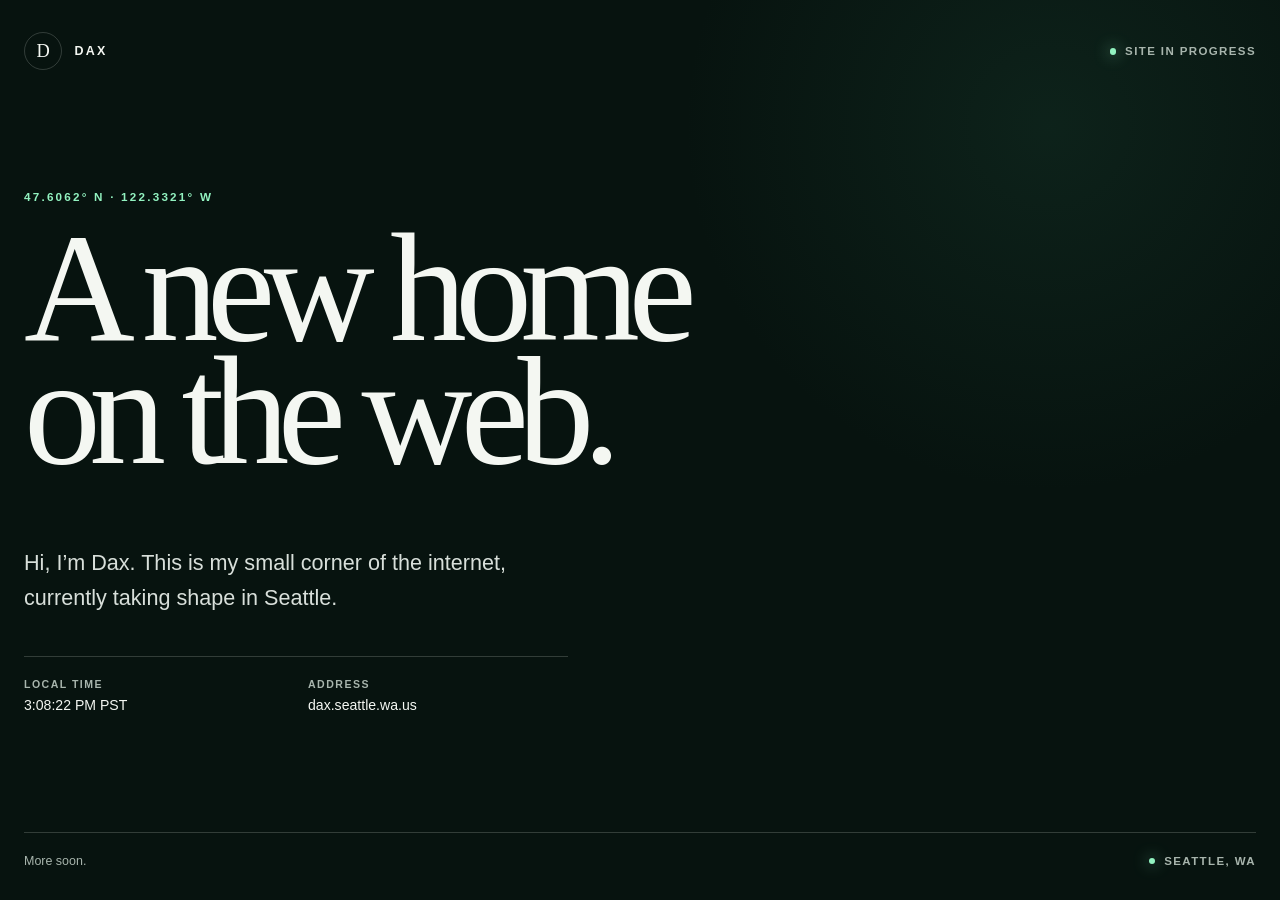
==== index.html @ fd608c19 "Launch placeholder site" ====
<!doctype html>
<html lang="en">
  <head>
    <meta charset="utf-8" />
    <meta name="viewport" content="width=device-width, initial-scale=1" />
    <meta name="theme-color" content="#07130f" />
    <meta
      name="description"
      content="Dax's personal corner of the internet, taking shape in Seattle."
    />

    <meta property="og:title" content="Dax — Seattle" />
    <meta
      property="og:description"
      content="A personal corner of the internet, currently taking shape in Seattle."
    />
    <meta property="og:type" content="website" />
    <meta property="og:url" content="https://dax.seattle.wa.us/" />

    <title>Dax — Seattle</title>
    <link rel="icon" href="favicon.svg" type="image/svg+xml" />
    <link rel="stylesheet" href="styles.css" />
    <script src="script.js" defer></script>
  </head>
  <body>
    <div class="sky" aria-hidden="true">
      <div class="aurora aurora-one"></div>
      <div class="aurora aurora-two"></div>
      <div class="grain"></div>
    </div>

    <main class="shell">
      <header class="masthead">
        <a class="wordmark" href="/" aria-label="Dax home">
          <span class="wordmark-mark">D</span>
          <span>DAX</span>
        </a>
        <p class="status"><span></span> Site in progress</p>
      </header>

      <section class="hero" aria-labelledby="hero-title">
        <p class="eyebrow">47.6062° N · 122.3321° W</p>
        <h1 id="hero-title">A new home<br />on the web.</h1>
        <p class="intro">
          Hi, I’m Dax. This is my small corner of the internet, currently
          taking shape in Seattle.
        </p>
        <div class="details" aria-label="Site details">
          <div>
            <span class="detail-label">Local time</span>
            <time id="seattle-time">Pacific Time</time>
          </div>
          <div>
            <span class="detail-label">Address</span>
            <span>dax.seattle.wa.us</span>
          </div>
        </div>
      </section>

      <footer>
        <p>More soon.</p>
        <p class="signal" aria-label="Online"><span></span> Seattle, WA</p>
      </footer>
    </main>
  </body>
</html>
---- styles.css ----
:root {
  color-scheme: dark;
  --ink: #f4f7f2;
  --muted: #a8b5ad;
  --line: rgba(244, 247, 242, 0.18);
  --green: #92f2c0;
  --blue: #8bbcff;
  --night: #07130f;
}

* {
  box-sizing: border-box;
}

html {
  min-width: 320px;
  background: var(--night);
}

body {
  min-height: 100svh;
  margin: 0;
  overflow-x: hidden;
  color: var(--ink);
  background:
    radial-gradient(circle at 82% 14%, rgba(38, 95, 72, 0.2), transparent 28%),
    var(--night);
  font-family:
    Inter, ui-sans-serif, -apple-system, BlinkMacSystemFont, "Segoe UI", sans-serif;
  -webkit-font-smoothing: antialiased;
}

a {
  color: inherit;
}

.sky {
  position: fixed;
  inset: 0;
  z-index: -1;
  overflow: hidden;
  pointer-events: none;
}

.aurora {
  position: absolute;
  border-radius: 50%;
  filter: blur(80px);
  opacity: 0.28;
  animation: drift 18s ease-in-out infinite alternate;
}

.aurora-one {
  width: 48rem;
  height: 20rem;
  top: -9rem;
  right: -11rem;
  rotate: -15deg;
  background: linear-gradient(90deg, var(--green), transparent 72%);
}

.aurora-two {
  width: 36rem;
  height: 18rem;
  bottom: -12rem;
  left: -9rem;
  background: linear-gradient(90deg, var(--blue), transparent 76%);
  animation-delay: -7s;
}

.grain {
  position: absolute;
  inset: 0;
  opacity: 0.14;
  background-image: url("data:image/svg+xml,%3Csvg viewBox='0 0 180 180' xmlns='http://www.w3.org/2000/svg'%3E%3Cfilter id='n'%3E%3CfeTurbulence type='fractalNoise' baseFrequency='.9' numOctaves='3' stitchTiles='stitch'/%3E%3C/filter%3E%3Crect width='100%25' height='100%25' filter='url(%23n)' opacity='.35'/%3E%3C/svg%3E");
}

.shell {
  display: grid;
  grid-template-rows: auto 1fr auto;
  width: min(100% - 3rem, 78rem);
  min-height: 100svh;
  margin-inline: auto;
  padding-block: 2rem;
}

.masthead,
footer {
  display: flex;
  align-items: center;
  justify-content: space-between;
}

.wordmark {
  display: inline-flex;
  align-items: center;
  gap: 0.75rem;
  color: var(--ink);
  font-size: 0.78rem;
  font-weight: 700;
  letter-spacing: 0.18em;
  text-decoration: none;
}

.wordmark-mark {
  display: grid;
  width: 2.4rem;
  aspect-ratio: 1;
  place-items: center;
  border: 1px solid var(--line);
  border-radius: 50%;
  font-family: Georgia, "Times New Roman", serif;
  font-size: 1.15rem;
  font-weight: 400;
  letter-spacing: 0;
}

.status,
.signal {
  display: flex;
  align-items: center;
  gap: 0.55rem;
  margin: 0;
  color: var(--muted);
  font-size: 0.72rem;
  font-weight: 600;
  letter-spacing: 0.12em;
  text-transform: uppercase;
}

.status span,
.signal span {
  width: 0.42rem;
  height: 0.42rem;
  border-radius: 50%;
  background: var(--green);
  box-shadow: 0 0 0.9rem rgba(146, 242, 192, 0.8);
}

.hero {
  align-self: center;
  max-width: 60rem;
  padding-block: clamp(5rem, 13vh, 9rem);
}

.eyebrow {
  margin: 0 0 1.5rem;
  color: var(--green);
  font-size: 0.73rem;
  font-weight: 700;
  letter-spacing: 0.19em;
  text-transform: uppercase;
}

h1 {
  max-width: 10ch;
  margin: 0;
  font-family: Georgia, "Times New Roman", serif;
  font-size: clamp(4.3rem, 12vw, 10rem);
  font-weight: 400;
  letter-spacing: -0.075em;
  line-height: 0.8;
}

.intro {
  max-width: 34rem;
  margin: clamp(2.4rem, 6vw, 4.5rem) 0 0;
  color: #d8dfda;
  font-size: clamp(1.05rem, 2vw, 1.35rem);
  line-height: 1.65;
}

.details {
  display: grid;
  grid-template-columns: repeat(2, minmax(10rem, 1fr));
  gap: 1.5rem;
  max-width: 34rem;
  margin-top: 2.5rem;
  padding-top: 1.3rem;
  border-top: 1px solid var(--line);
}

.details > div {
  display: grid;
  gap: 0.42rem;
  font-size: 0.88rem;
}

.detail-label {
  color: var(--muted);
  font-size: 0.66rem;
  font-weight: 650;
  letter-spacing: 0.14em;
  text-transform: uppercase;
}

footer {
  padding-top: 1.3rem;
  border-top: 1px solid var(--line);
  color: var(--muted);
  font-size: 0.78rem;
}

footer p {
  margin: 0;
}

@keyframes drift {
  from {
    translate: -3% -4%;
    scale: 0.95;
  }
  to {
    translate: 4% 5%;
    scale: 1.08;
  }
}

@media (max-width: 640px) {
  .shell {
    width: min(100% - 2rem, 78rem);
    padding-block: 1.25rem;
  }

  .status {
    font-size: 0;
  }

  .status::after {
    content: "Building";
    font-size: 0.65rem;
  }

  .hero {
    padding-block: 5rem;
  }

  h1 {
    font-size: clamp(4rem, 23vw, 6.5rem);
  }

  .intro {
    margin-top: 2.5rem;
  }

  .details {
    grid-template-columns: 1fr;
  }
}

@media (prefers-reduced-motion: reduce) {
  *,
  *::before,
  *::after {
    scroll-behavior: auto !important;
    animation-duration: 0.01ms !important;
    animation-iteration-count: 1 !important;
  }
}
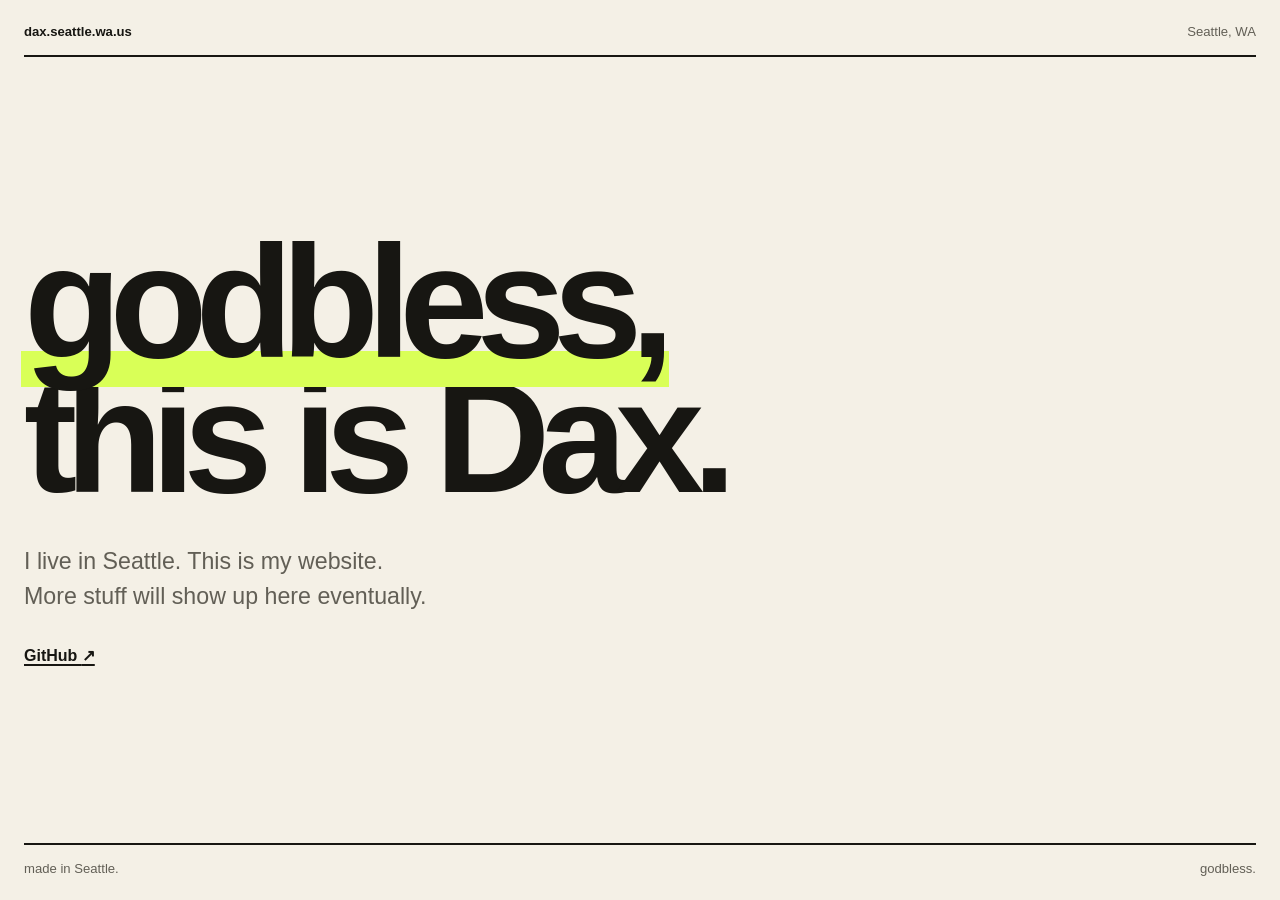
==== commit f8abc354: "Simplify homepage" ====
--- a/index.html
+++ b/index.html
@@ -3,16 +3,16 @@
   <head>
     <meta charset="utf-8" />
     <meta name="viewport" content="width=device-width, initial-scale=1" />
-    <meta name="theme-color" content="#07130f" />
+    <meta name="theme-color" content="#f4f0e6" />
     <meta
       name="description"
-      content="Dax's personal corner of the internet, taking shape in Seattle."
+      content="Godbless, this is Dax. I live in Seattle. This is my website."
     />
 
     <meta property="og:title" content="Dax — Seattle" />
     <meta
       property="og:description"
-      content="A personal corner of the internet, currently taking shape in Seattle."
+      content="Godbless, this is Dax. I live in Seattle. This is my website."
     />
     <meta property="og:type" content="website" />
     <meta property="og:url" content="https://dax.seattle.wa.us/" />
@@ -20,47 +20,27 @@
     <title>Dax — Seattle</title>
     <link rel="icon" href="favicon.svg" type="image/svg+xml" />
     <link rel="stylesheet" href="styles.css" />
-    <script src="script.js" defer></script>
   </head>
   <body>
-    <div class="sky" aria-hidden="true">
-      <div class="aurora aurora-one"></div>
-      <div class="aurora aurora-two"></div>
-      <div class="grain"></div>
-    </div>
-
-    <main class="shell">
+    <div class="page">
       <header class="masthead">
-        <a class="wordmark" href="/" aria-label="Dax home">
-          <span class="wordmark-mark">D</span>
-          <span>DAX</span>
-        </a>
-        <p class="status"><span></span> Site in progress</p>
+        <a class="site-name" href="/">dax.seattle.wa.us</a>
+        <p>Seattle, WA</p>
       </header>
 
-      <section class="hero" aria-labelledby="hero-title">
-        <p class="eyebrow">47.6062° N · 122.3321° W</p>
-        <h1 id="hero-title">A new home<br />on the web.</h1>
+      <main class="hero" aria-labelledby="hero-title">
+        <h1 id="hero-title"><span>godbless,</span><br />this is Dax.</h1>
         <p class="intro">
-          Hi, I’m Dax. This is my small corner of the internet, currently
-          taking shape in Seattle.
+          I live in Seattle. This is my website.<br />
+          More stuff will show up here eventually.
         </p>
-        <div class="details" aria-label="Site details">
-          <div>
-            <span class="detail-label">Local time</span>
-            <time id="seattle-time">Pacific Time</time>
-          </div>
-          <div>
-            <span class="detail-label">Address</span>
-            <span>dax.seattle.wa.us</span>
-          </div>
-        </div>
-      </section>
+        <a class="outbound" href="https://github.com/redaxed">GitHub <span aria-hidden="true">↗</span></a>
+      </main>
 
       <footer>
-        <p>More soon.</p>
-        <p class="signal" aria-label="Online"><span></span> Seattle, WA</p>
+        <p>made in Seattle.</p>
+        <p>godbless.</p>
       </footer>
-    </main>
+    </div>
   </body>
 </html>
--- a/styles.css
+++ b/styles.css
@@ -1,11 +1,9 @@
 :root {
-  color-scheme: dark;
-  --ink: #f4f7f2;
-  --muted: #a8b5ad;
-  --line: rgba(244, 247, 242, 0.18);
-  --green: #92f2c0;
-  --blue: #8bbcff;
-  --night: #07130f;
+  color-scheme: light;
+  --paper: #f4f0e6;
+  --ink: #171612;
+  --muted: #625f56;
+  --accent: #d9ff57;
 }
 
 * {
@@ -14,19 +12,17 @@
 
 html {
   min-width: 320px;
-  background: var(--night);
+  background: var(--paper);
 }
 
 body {
   min-height: 100svh;
   margin: 0;
-  overflow-x: hidden;
   color: var(--ink);
-  background:
-    radial-gradient(circle at 82% 14%, rgba(38, 95, 72, 0.2), transparent 28%),
-    var(--night);
+  background: var(--paper);
   font-family:
-    Inter, ui-sans-serif, -apple-system, BlinkMacSystemFont, "Segoe UI", sans-serif;
+    Arial, Helvetica, ui-sans-serif, -apple-system, BlinkMacSystemFont, "Segoe UI",
+    sans-serif;
   -webkit-font-smoothing: antialiased;
 }
 
@@ -34,54 +30,13 @@
   color: inherit;
 }
 
-.sky {
-  position: fixed;
-  inset: 0;
-  z-index: -1;
-  overflow: hidden;
-  pointer-events: none;
-}
-
-.aurora {
-  position: absolute;
-  border-radius: 50%;
-  filter: blur(80px);
-  opacity: 0.28;
-  animation: drift 18s ease-in-out infinite alternate;
-}
-
-.aurora-one {
-  width: 48rem;
-  height: 20rem;
-  top: -9rem;
-  right: -11rem;
-  rotate: -15deg;
-  background: linear-gradient(90deg, var(--green), transparent 72%);
-}
-
-.aurora-two {
-  width: 36rem;
-  height: 18rem;
-  bottom: -12rem;
-  left: -9rem;
-  background: linear-gradient(90deg, var(--blue), transparent 76%);
-  animation-delay: -7s;
-}
-
-.grain {
-  position: absolute;
-  inset: 0;
-  opacity: 0.14;
-  background-image: url("data:image/svg+xml,%3Csvg viewBox='0 0 180 180' xmlns='http://www.w3.org/2000/svg'%3E%3Cfilter id='n'%3E%3CfeTurbulence type='fractalNoise' baseFrequency='.9' numOctaves='3' stitchTiles='stitch'/%3E%3C/filter%3E%3Crect width='100%25' height='100%25' filter='url(%23n)' opacity='.35'/%3E%3C/svg%3E");
-}
-
-.shell {
+.page {
   display: grid;
   grid-template-rows: auto 1fr auto;
-  width: min(100% - 3rem, 78rem);
+  width: min(calc(100% - 3rem), 78rem);
   min-height: 100svh;
   margin-inline: auto;
-  padding-block: 2rem;
+  padding-block: 1.5rem;
 }
 
 .masthead,
@@ -89,171 +44,109 @@
   display: flex;
   align-items: center;
   justify-content: space-between;
+  gap: 1rem;
+  font-size: 0.82rem;
 }
 
-.wordmark {
-  display: inline-flex;
-  align-items: center;
-  gap: 0.75rem;
-  color: var(--ink);
-  font-size: 0.78rem;
-  font-weight: 700;
-  letter-spacing: 0.18em;
-  text-decoration: none;
+.masthead {
+  padding-bottom: 1rem;
+  border-bottom: 2px solid var(--ink);
 }
 
-.wordmark-mark {
-  display: grid;
-  width: 2.4rem;
-  aspect-ratio: 1;
-  place-items: center;
-  border: 1px solid var(--line);
-  border-radius: 50%;
-  font-family: Georgia, "Times New Roman", serif;
-  font-size: 1.15rem;
-  font-weight: 400;
-  letter-spacing: 0;
+.masthead p,
+footer p {
+  margin: 0;
 }
 
-.status,
-.signal {
-  display: flex;
-  align-items: center;
-  gap: 0.55rem;
-  margin: 0;
+.masthead p {
   color: var(--muted);
-  font-size: 0.72rem;
-  font-weight: 600;
-  letter-spacing: 0.12em;
-  text-transform: uppercase;
 }
 
-.status span,
-.signal span {
-  width: 0.42rem;
-  height: 0.42rem;
-  border-radius: 50%;
-  background: var(--green);
-  box-shadow: 0 0 0.9rem rgba(146, 242, 192, 0.8);
+.site-name {
+  font-weight: 700;
+  text-decoration: none;
 }
 
 .hero {
   align-self: center;
-  max-width: 60rem;
-  padding-block: clamp(5rem, 13vh, 9rem);
-}
-
-.eyebrow {
-  margin: 0 0 1.5rem;
-  color: var(--green);
-  font-size: 0.73rem;
-  font-weight: 700;
-  letter-spacing: 0.19em;
-  text-transform: uppercase;
+  padding-block: clamp(4rem, 12vh, 8rem);
 }
 
 h1 {
-  max-width: 10ch;
+  max-width: 9ch;
   margin: 0;
-  font-family: Georgia, "Times New Roman", serif;
-  font-size: clamp(4.3rem, 12vw, 10rem);
-  font-weight: 400;
+  font-size: clamp(4rem, 12.5vw, 10rem);
+  font-weight: 800;
   letter-spacing: -0.075em;
-  line-height: 0.8;
+  line-height: 0.84;
+  text-wrap: balance;
+}
+
+h1 > span {
+  position: relative;
+  z-index: 0;
+  white-space: nowrap;
+}
+
+h1 > span::after {
+  position: absolute;
+  right: -0.04em;
+  bottom: 0.03em;
+  left: -0.02em;
+  z-index: -1;
+  height: 0.22em;
+  background: var(--accent);
+  content: "";
 }
 
 .intro {
-  max-width: 34rem;
-  margin: clamp(2.4rem, 6vw, 4.5rem) 0 0;
-  color: #d8dfda;
-  font-size: clamp(1.05rem, 2vw, 1.35rem);
-  line-height: 1.65;
+  max-width: 38rem;
+  margin: 2.5rem 0 0;
+  color: var(--muted);
+  font-size: clamp(1.05rem, 2.4vw, 1.45rem);
+  line-height: 1.5;
 }
 
-.details {
-  display: grid;
-  grid-template-columns: repeat(2, minmax(10rem, 1fr));
-  gap: 1.5rem;
-  max-width: 34rem;
-  margin-top: 2.5rem;
-  padding-top: 1.3rem;
-  border-top: 1px solid var(--line);
+.outbound,
+.inline-link {
+  text-underline-offset: 0.18em;
+  text-decoration-thickness: 2px;
 }
 
-.details > div {
-  display: grid;
-  gap: 0.42rem;
-  font-size: 0.88rem;
+.outbound {
+  display: inline-block;
+  margin-top: 2rem;
+  font-size: 1rem;
+  font-weight: 700;
 }
 
-.detail-label {
-  color: var(--muted);
-  font-size: 0.66rem;
-  font-weight: 650;
-  letter-spacing: 0.14em;
-  text-transform: uppercase;
+.outbound:hover,
+.inline-link:hover {
+  text-decoration-color: var(--accent);
+  text-decoration-thickness: 0.35em;
 }
 
 footer {
-  padding-top: 1.3rem;
-  border-top: 1px solid var(--line);
+  padding-top: 1rem;
+  border-top: 2px solid var(--ink);
   color: var(--muted);
-  font-size: 0.78rem;
-}
-
-footer p {
-  margin: 0;
-}
-
-@keyframes drift {
-  from {
-    translate: -3% -4%;
-    scale: 0.95;
-  }
-  to {
-    translate: 4% 5%;
-    scale: 1.08;
-  }
 }
 
 @media (max-width: 640px) {
-  .shell {
-    width: min(100% - 2rem, 78rem);
-    padding-block: 1.25rem;
-  }
-
-  .status {
-    font-size: 0;
-  }
-
-  .status::after {
-    content: "Building";
-    font-size: 0.65rem;
+  .page {
+    width: calc(100% - 2rem);
+    padding-block: 1rem;
   }
 
   .hero {
-    padding-block: 5rem;
+    padding-block: 4rem;
   }
 
   h1 {
-    font-size: clamp(4rem, 23vw, 6.5rem);
+    font-size: clamp(3.8rem, 20vw, 6rem);
   }
 
   .intro {
-    margin-top: 2.5rem;
-  }
-
-  .details {
-    grid-template-columns: 1fr;
+    margin-top: 2rem;
   }
 }
-
-@media (prefers-reduced-motion: reduce) {
-  *,
-  *::before,
-  *::after {
-    scroll-behavior: auto !important;
-    animation-duration: 0.01ms !important;
-    animation-iteration-count: 1 !important;
-  }
-}
